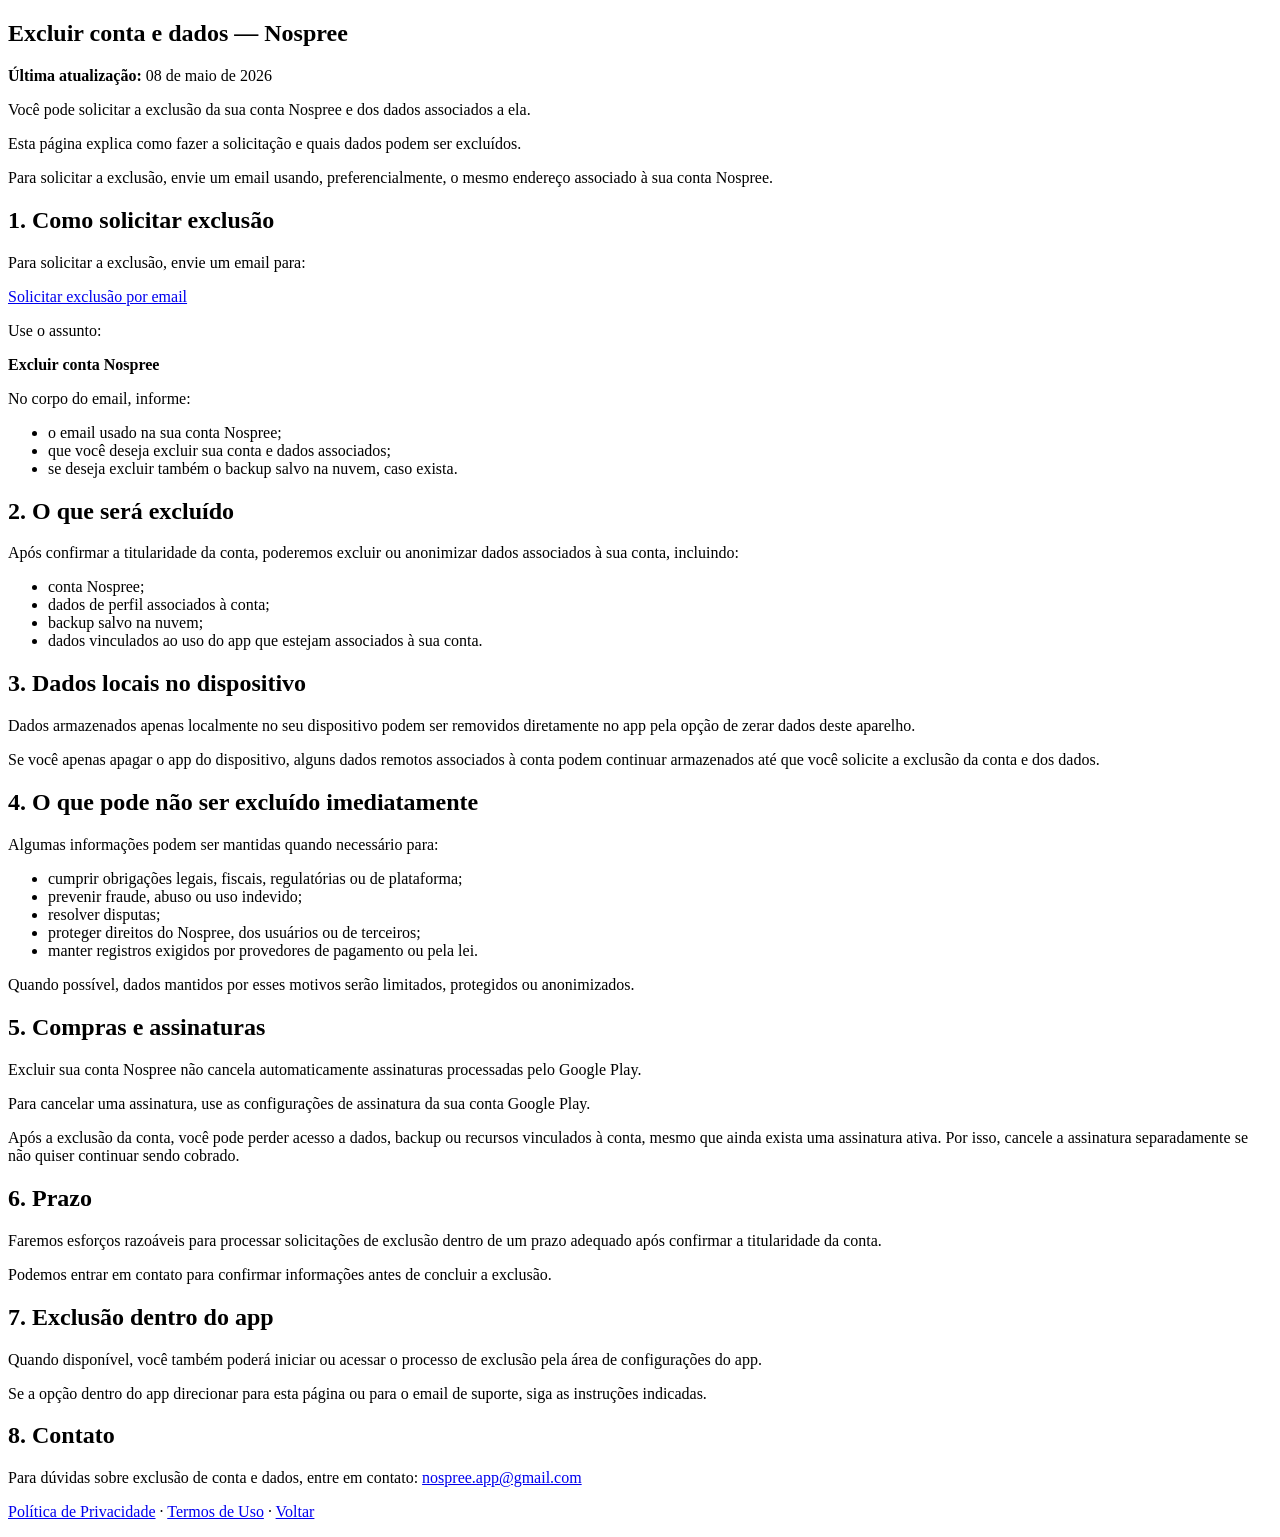
==== delete-account.html @ 5ed427f8 "ft:(*) add all pages" ====
<!doctype html>
<html lang="pt-BR">
  <head>
    <meta charset="utf-8" />
    <meta name="viewport" content="width=device-width, initial-scale=1" />
    <title>Excluir conta e dados — Nospree</title>
    <meta name="description" content="Solicite a exclusão da sua conta e dados do Nospree." />
    <link rel="stylesheet" href="./style.css" />
  </head>
  <body>
    <main>
      <article class="card">
        <h1>Excluir conta e dados — Nospree</h1>
        <p><strong>Última atualização:</strong> 08 de maio de 2026</p>

        <p>Você pode solicitar a exclusão da sua conta Nospree e dos dados associados a ela.</p>
        <p>Esta página explica como fazer a solicitação e quais dados podem ser excluídos.</p>

        <div class="notice">
          <p>Para solicitar a exclusão, envie um email usando, preferencialmente, o mesmo endereço associado à sua conta Nospree.</p>
        </div>

        <h2>1. Como solicitar exclusão</h2>
        <p>Para solicitar a exclusão, envie um email para:</p>
        <p>
          <a class="button" href="mailto:nospree.app@gmail.com?subject=Excluir%20conta%20Nospree&body=Ol%C3%A1%2C%20quero%20solicitar%20a%20exclus%C3%A3o%20da%20minha%20conta%20Nospree%20e%20dos%20dados%20associados.%0A%0AEmail%20da%20conta%3A%20%0AExcluir%20backup%20na%20nuvem%3F%20Sim%2FN%C3%A3o%0A">Solicitar exclusão por email</a>
        </p>
        <p>Use o assunto:</p>
        <p><strong>Excluir conta Nospree</strong></p>
        <p>No corpo do email, informe:</p>
        <ul>
          <li>o email usado na sua conta Nospree;</li>
          <li>que você deseja excluir sua conta e dados associados;</li>
          <li>se deseja excluir também o backup salvo na nuvem, caso exista.</li>
        </ul>

        <h2>2. O que será excluído</h2>
        <p>Após confirmar a titularidade da conta, poderemos excluir ou anonimizar dados associados à sua conta, incluindo:</p>
        <ul>
          <li>conta Nospree;</li>
          <li>dados de perfil associados à conta;</li>
          <li>backup salvo na nuvem;</li>
          <li>dados vinculados ao uso do app que estejam associados à sua conta.</li>
        </ul>

        <h2>3. Dados locais no dispositivo</h2>
        <p>Dados armazenados apenas localmente no seu dispositivo podem ser removidos diretamente no app pela opção de zerar dados deste aparelho.</p>
        <p>Se você apenas apagar o app do dispositivo, alguns dados remotos associados à conta podem continuar armazenados até que você solicite a exclusão da conta e dos dados.</p>

        <h2>4. O que pode não ser excluído imediatamente</h2>
        <p>Algumas informações podem ser mantidas quando necessário para:</p>
        <ul>
          <li>cumprir obrigações legais, fiscais, regulatórias ou de plataforma;</li>
          <li>prevenir fraude, abuso ou uso indevido;</li>
          <li>resolver disputas;</li>
          <li>proteger direitos do Nospree, dos usuários ou de terceiros;</li>
          <li>manter registros exigidos por provedores de pagamento ou pela lei.</li>
        </ul>
        <p>Quando possível, dados mantidos por esses motivos serão limitados, protegidos ou anonimizados.</p>

        <h2>5. Compras e assinaturas</h2>
        <p>Excluir sua conta Nospree não cancela automaticamente assinaturas processadas pelo Google Play.</p>
        <p>Para cancelar uma assinatura, use as configurações de assinatura da sua conta Google Play.</p>
        <p>Após a exclusão da conta, você pode perder acesso a dados, backup ou recursos vinculados à conta, mesmo que ainda exista uma assinatura ativa. Por isso, cancele a assinatura separadamente se não quiser continuar sendo cobrado.</p>

        <h2>6. Prazo</h2>
        <p>Faremos esforços razoáveis para processar solicitações de exclusão dentro de um prazo adequado após confirmar a titularidade da conta.</p>
        <p>Podemos entrar em contato para confirmar informações antes de concluir a exclusão.</p>

        <h2>7. Exclusão dentro do app</h2>
        <p>Quando disponível, você também poderá iniciar ou acessar o processo de exclusão pela área de configurações do app.</p>
        <p>Se a opção dentro do app direcionar para esta página ou para o email de suporte, siga as instruções indicadas.</p>

        <h2>8. Contato</h2>
        <p>Para dúvidas sobre exclusão de conta e dados, entre em contato: <a href="mailto:nospree.app@gmail.com">nospree.app@gmail.com</a></p>

        <p class="footer"><a href="./privacy.html">Política de Privacidade</a> · <a href="./terms.html">Termos de Uso</a> · <a href="./index.html">Voltar</a></p>
      </article>
    </main>
  </body>
</html>
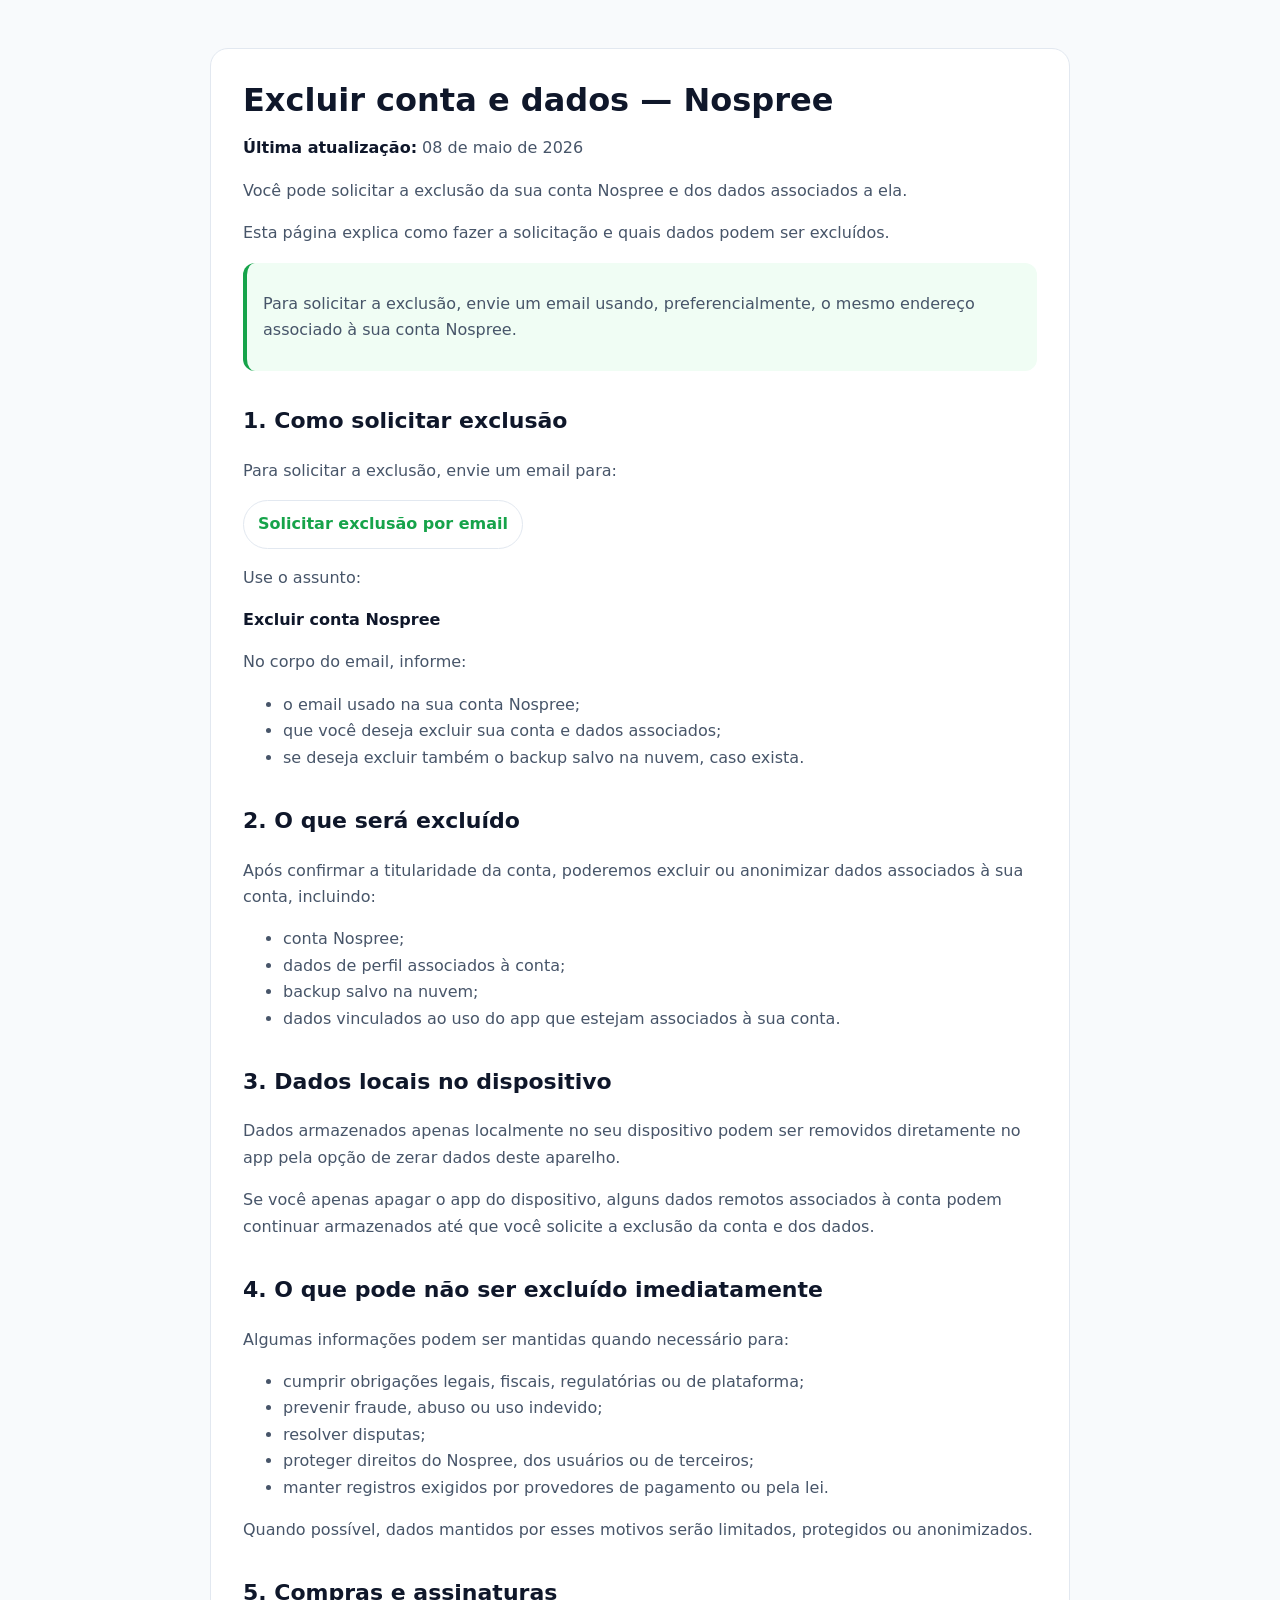
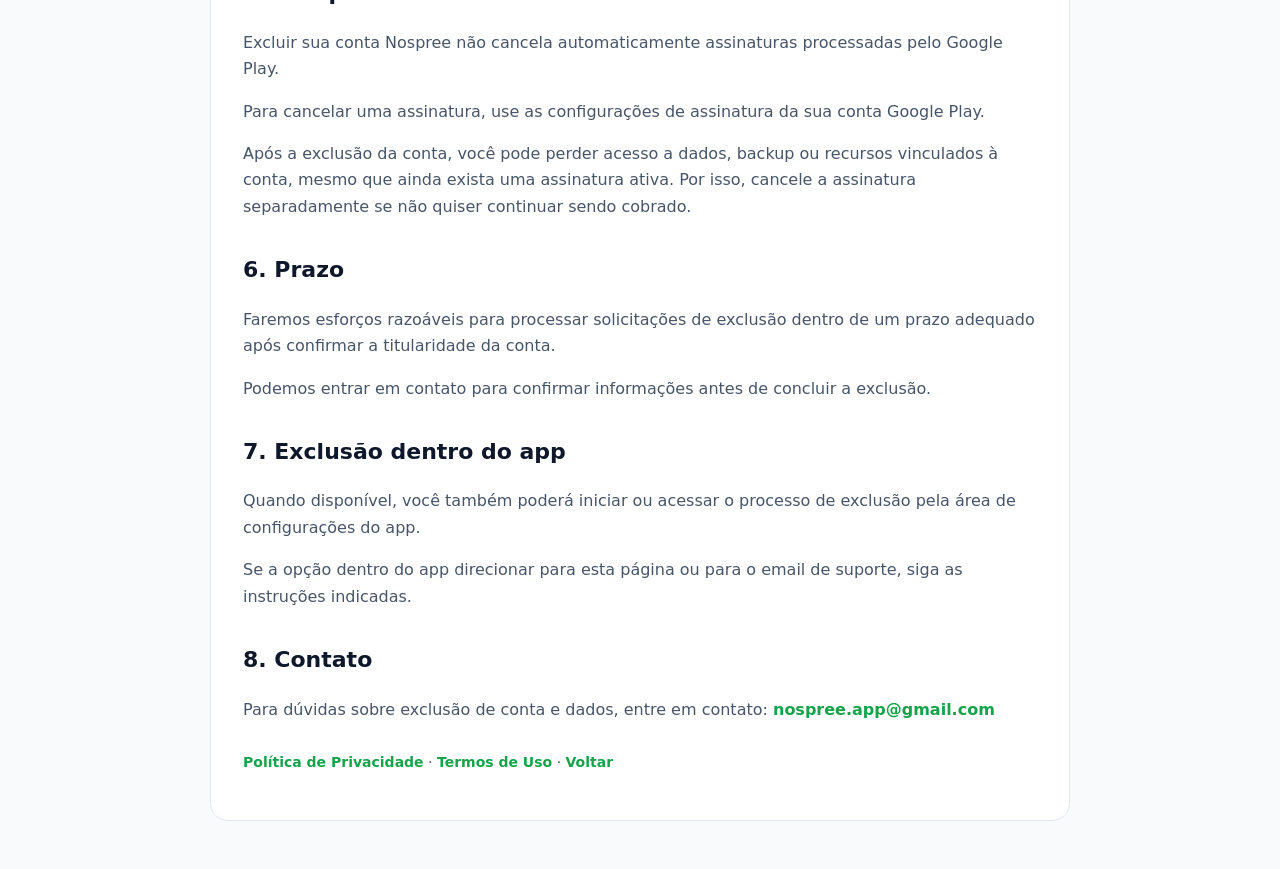
==== commit dab06164: "Fix stylesheet link in delete-account.html" ====
--- a/delete-account.html
+++ b/delete-account.html
@@ -5,7 +5,7 @@
     <meta name="viewport" content="width=device-width, initial-scale=1" />
     <title>Excluir conta e dados — Nospree</title>
     <meta name="description" content="Solicite a exclusão da sua conta e dados do Nospree." />
-    <link rel="stylesheet" href="./style.css" />
+    <link rel="stylesheet" href="./styles.css" />
   </head>
   <body>
     <main>
--- a/styles.css
+++ b/styles.css
@@ -0,0 +1,36 @@
+:root {
+  color-scheme: light;
+  --bg: #f8fafc;
+  --surface: #ffffff;
+  --text: #0f172a;
+  --muted: #475569;
+  --border: #e2e8f0;
+  --accent: #16a34a;
+  --accent-soft: #f0fdf4;
+}
+* { box-sizing: border-box; }
+body {
+  margin: 0;
+  font-family: Inter, system-ui, -apple-system, BlinkMacSystemFont, "Segoe UI", sans-serif;
+  background: var(--bg);
+  color: var(--text);
+  line-height: 1.65;
+}
+main { width: min(860px, calc(100% - 32px)); margin: 0 auto; padding: 48px 0; }
+.card { background: var(--surface); border: 1px solid var(--border); border-radius: 18px; padding: 32px; }
+h1 { margin: 0 0 8px; font-size: 32px; line-height: 1.2; }
+h2 { margin-top: 32px; font-size: 22px; }
+h3 { margin-top: 22px; font-size: 18px; }
+p, li { color: var(--muted); }
+strong { color: var(--text); }
+a { color: var(--accent); font-weight: 600; text-decoration: none; }
+a:hover { text-decoration: underline; }
+nav { display: flex; flex-wrap: wrap; gap: 12px; margin: 24px 0 0; }
+nav a, .button { display: inline-flex; align-items: center; justify-content: center; border: 1px solid var(--border); border-radius: 999px; padding: 10px 14px; background: #ffffff; }
+.footer { margin-top: 28px; font-size: 14px; color: var(--muted); }
+.notice { border-left: 4px solid var(--accent); padding: 12px 16px; background: var(--accent-soft); border-radius: 12px; }
+@media (max-width: 640px) {
+  main { padding: 28px 0; }
+  .card { padding: 22px; border-radius: 14px; }
+  h1 { font-size: 26px; }
+}
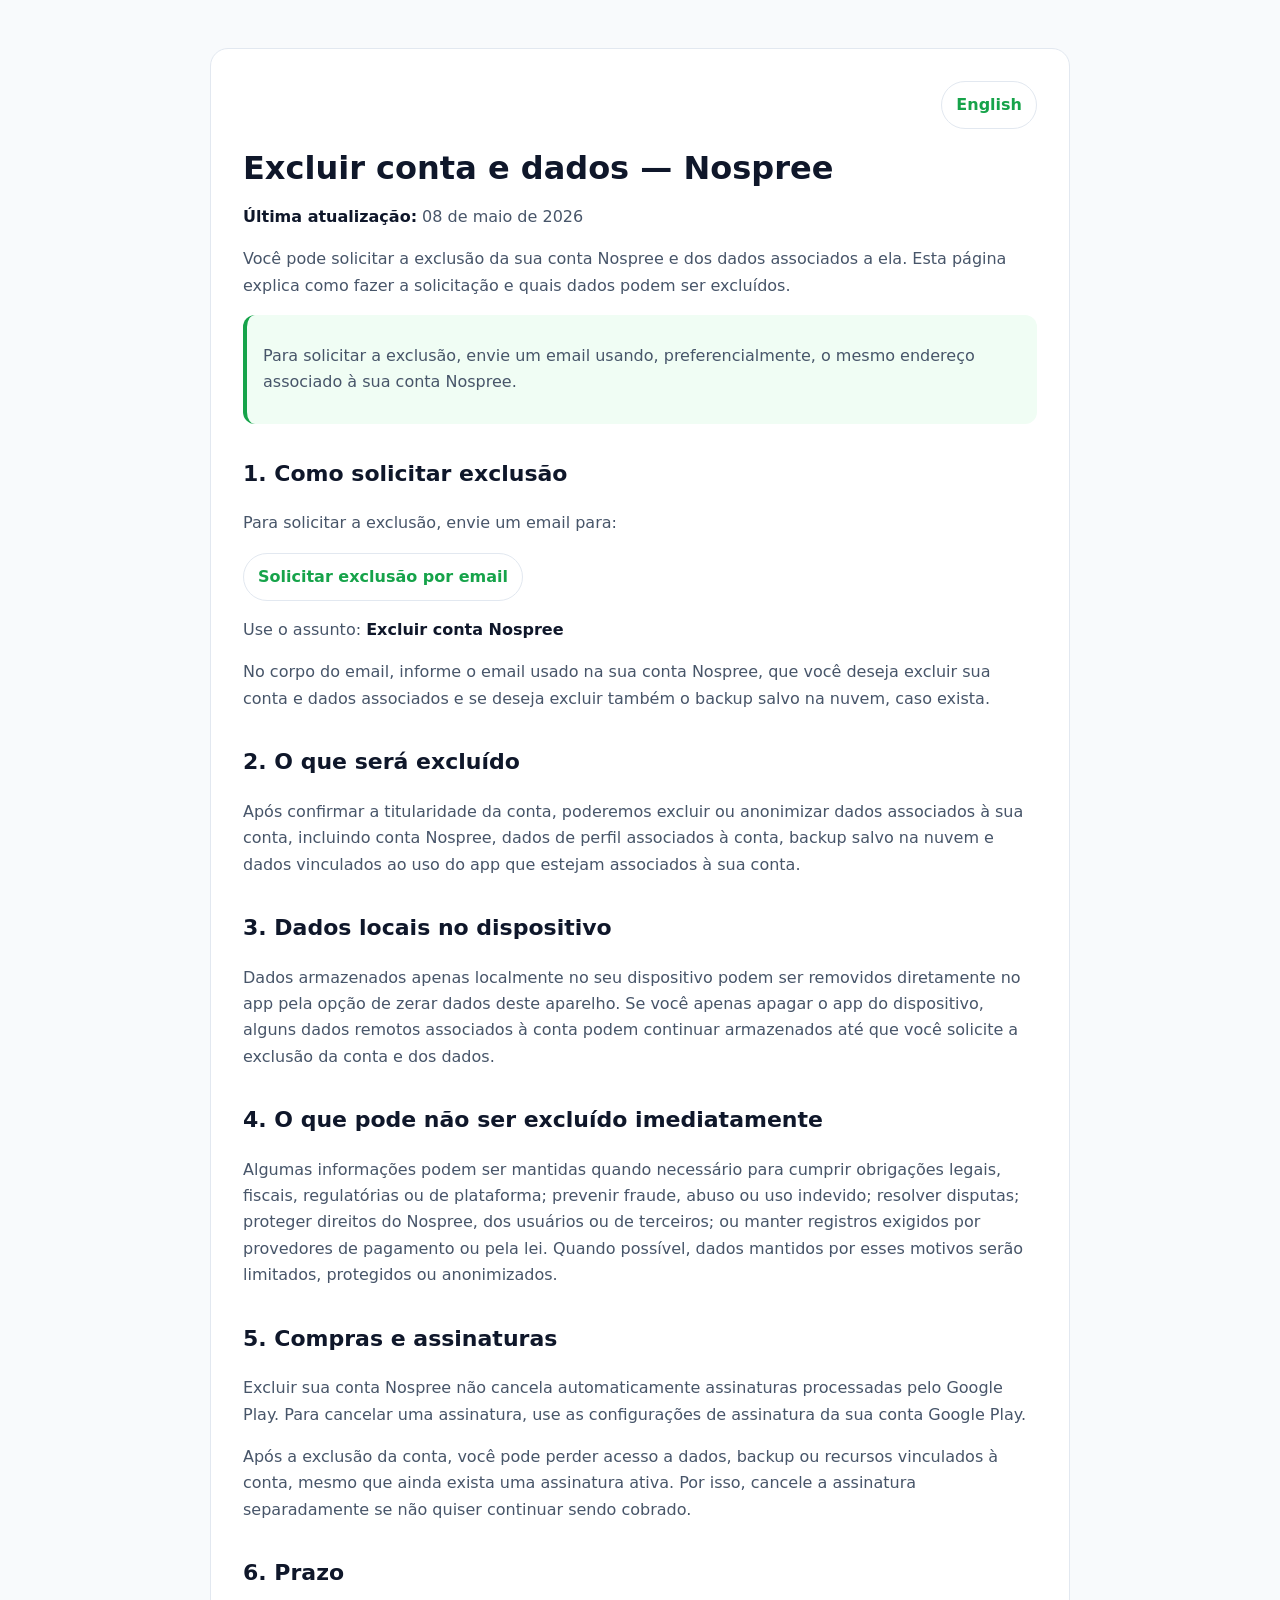
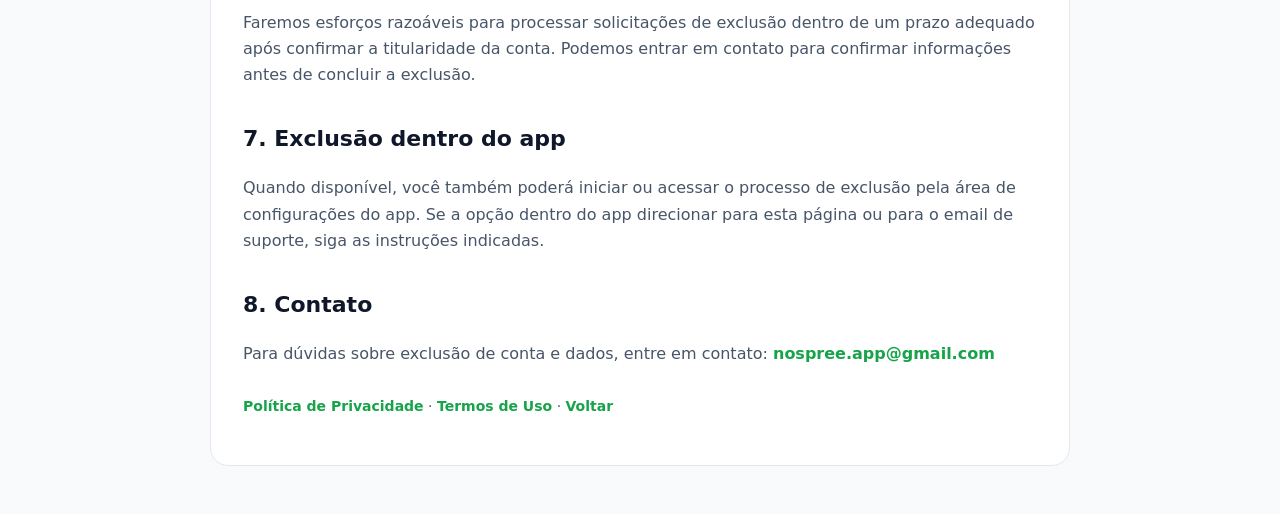
==== commit 4f419a82: "ft:(*) add en version" ====
--- a/delete-account.html
+++ b/delete-account.html
@@ -1,81 +1,19 @@
 <!doctype html>
 <html lang="pt-BR">
-  <head>
-    <meta charset="utf-8" />
-    <meta name="viewport" content="width=device-width, initial-scale=1" />
-    <title>Excluir conta e dados — Nospree</title>
-    <meta name="description" content="Solicite a exclusão da sua conta e dados do Nospree." />
-    <link rel="stylesheet" href="./styles.css" />
-  </head>
-  <body>
-    <main>
-      <article class="card">
-        <h1>Excluir conta e dados — Nospree</h1>
-        <p><strong>Última atualização:</strong> 08 de maio de 2026</p>
-
-        <p>Você pode solicitar a exclusão da sua conta Nospree e dos dados associados a ela.</p>
-        <p>Esta página explica como fazer a solicitação e quais dados podem ser excluídos.</p>
-
-        <div class="notice">
-          <p>Para solicitar a exclusão, envie um email usando, preferencialmente, o mesmo endereço associado à sua conta Nospree.</p>
-        </div>
-
-        <h2>1. Como solicitar exclusão</h2>
-        <p>Para solicitar a exclusão, envie um email para:</p>
-        <p>
-          <a class="button" href="mailto:nospree.app@gmail.com?subject=Excluir%20conta%20Nospree&body=Ol%C3%A1%2C%20quero%20solicitar%20a%20exclus%C3%A3o%20da%20minha%20conta%20Nospree%20e%20dos%20dados%20associados.%0A%0AEmail%20da%20conta%3A%20%0AExcluir%20backup%20na%20nuvem%3F%20Sim%2FN%C3%A3o%0A">Solicitar exclusão por email</a>
-        </p>
-        <p>Use o assunto:</p>
-        <p><strong>Excluir conta Nospree</strong></p>
-        <p>No corpo do email, informe:</p>
-        <ul>
-          <li>o email usado na sua conta Nospree;</li>
-          <li>que você deseja excluir sua conta e dados associados;</li>
-          <li>se deseja excluir também o backup salvo na nuvem, caso exista.</li>
-        </ul>
-
-        <h2>2. O que será excluído</h2>
-        <p>Após confirmar a titularidade da conta, poderemos excluir ou anonimizar dados associados à sua conta, incluindo:</p>
-        <ul>
-          <li>conta Nospree;</li>
-          <li>dados de perfil associados à conta;</li>
-          <li>backup salvo na nuvem;</li>
-          <li>dados vinculados ao uso do app que estejam associados à sua conta.</li>
-        </ul>
-
-        <h2>3. Dados locais no dispositivo</h2>
-        <p>Dados armazenados apenas localmente no seu dispositivo podem ser removidos diretamente no app pela opção de zerar dados deste aparelho.</p>
-        <p>Se você apenas apagar o app do dispositivo, alguns dados remotos associados à conta podem continuar armazenados até que você solicite a exclusão da conta e dos dados.</p>
-
-        <h2>4. O que pode não ser excluído imediatamente</h2>
-        <p>Algumas informações podem ser mantidas quando necessário para:</p>
-        <ul>
-          <li>cumprir obrigações legais, fiscais, regulatórias ou de plataforma;</li>
-          <li>prevenir fraude, abuso ou uso indevido;</li>
-          <li>resolver disputas;</li>
-          <li>proteger direitos do Nospree, dos usuários ou de terceiros;</li>
-          <li>manter registros exigidos por provedores de pagamento ou pela lei.</li>
-        </ul>
-        <p>Quando possível, dados mantidos por esses motivos serão limitados, protegidos ou anonimizados.</p>
-
-        <h2>5. Compras e assinaturas</h2>
-        <p>Excluir sua conta Nospree não cancela automaticamente assinaturas processadas pelo Google Play.</p>
-        <p>Para cancelar uma assinatura, use as configurações de assinatura da sua conta Google Play.</p>
-        <p>Após a exclusão da conta, você pode perder acesso a dados, backup ou recursos vinculados à conta, mesmo que ainda exista uma assinatura ativa. Por isso, cancele a assinatura separadamente se não quiser continuar sendo cobrado.</p>
-
-        <h2>6. Prazo</h2>
-        <p>Faremos esforços razoáveis para processar solicitações de exclusão dentro de um prazo adequado após confirmar a titularidade da conta.</p>
-        <p>Podemos entrar em contato para confirmar informações antes de concluir a exclusão.</p>
-
-        <h2>7. Exclusão dentro do app</h2>
-        <p>Quando disponível, você também poderá iniciar ou acessar o processo de exclusão pela área de configurações do app.</p>
-        <p>Se a opção dentro do app direcionar para esta página ou para o email de suporte, siga as instruções indicadas.</p>
-
-        <h2>8. Contato</h2>
-        <p>Para dúvidas sobre exclusão de conta e dados, entre em contato: <a href="mailto:nospree.app@gmail.com">nospree.app@gmail.com</a></p>
-
-        <p class="footer"><a href="./privacy.html">Política de Privacidade</a> · <a href="./terms.html">Termos de Uso</a> · <a href="./index.html">Voltar</a></p>
-      </article>
-    </main>
-  </body>
+  <head><meta charset="utf-8"/><meta name="viewport" content="width=device-width, initial-scale=1"/><title>Excluir conta e dados — Nospree</title><meta name="description" content="Solicite a exclusão da sua conta e dados do Nospree."/><link rel="stylesheet" href="./style.css"/></head>
+  <body><main><article class="card"><div class="language-switcher"><a href="./en/delete-account.html">English</a></div>
+    <h1>Excluir conta e dados — Nospree</h1>
+    <p><strong>Última atualização:</strong> 08 de maio de 2026</p>
+    <p>Você pode solicitar a exclusão da sua conta Nospree e dos dados associados a ela. Esta página explica como fazer a solicitação e quais dados podem ser excluídos.</p>
+    <div class="notice"><p>Para solicitar a exclusão, envie um email usando, preferencialmente, o mesmo endereço associado à sua conta Nospree.</p></div>
+    <h2>1. Como solicitar exclusão</h2><p>Para solicitar a exclusão, envie um email para:</p><p><a class="button" href="mailto:nospree.app@gmail.com?subject=Excluir%20conta%20Nospree&body=Ol%C3%A1%2C%20quero%20solicitar%20a%20exclus%C3%A3o%20da%20minha%20conta%20Nospree%20e%20dos%20dados%20associados.%0A%0AEmail%20da%20conta%3A%20%0AExcluir%20backup%20na%20nuvem%3F%20Sim%2FN%C3%A3o%0A">Solicitar exclusão por email</a></p><p>Use o assunto: <strong>Excluir conta Nospree</strong></p><p>No corpo do email, informe o email usado na sua conta Nospree, que você deseja excluir sua conta e dados associados e se deseja excluir também o backup salvo na nuvem, caso exista.</p>
+    <h2>2. O que será excluído</h2><p>Após confirmar a titularidade da conta, poderemos excluir ou anonimizar dados associados à sua conta, incluindo conta Nospree, dados de perfil associados à conta, backup salvo na nuvem e dados vinculados ao uso do app que estejam associados à sua conta.</p>
+    <h2>3. Dados locais no dispositivo</h2><p>Dados armazenados apenas localmente no seu dispositivo podem ser removidos diretamente no app pela opção de zerar dados deste aparelho. Se você apenas apagar o app do dispositivo, alguns dados remotos associados à conta podem continuar armazenados até que você solicite a exclusão da conta e dos dados.</p>
+    <h2>4. O que pode não ser excluído imediatamente</h2><p>Algumas informações podem ser mantidas quando necessário para cumprir obrigações legais, fiscais, regulatórias ou de plataforma; prevenir fraude, abuso ou uso indevido; resolver disputas; proteger direitos do Nospree, dos usuários ou de terceiros; ou manter registros exigidos por provedores de pagamento ou pela lei. Quando possível, dados mantidos por esses motivos serão limitados, protegidos ou anonimizados.</p>
+    <h2>5. Compras e assinaturas</h2><p>Excluir sua conta Nospree não cancela automaticamente assinaturas processadas pelo Google Play. Para cancelar uma assinatura, use as configurações de assinatura da sua conta Google Play.</p><p>Após a exclusão da conta, você pode perder acesso a dados, backup ou recursos vinculados à conta, mesmo que ainda exista uma assinatura ativa. Por isso, cancele a assinatura separadamente se não quiser continuar sendo cobrado.</p>
+    <h2>6. Prazo</h2><p>Faremos esforços razoáveis para processar solicitações de exclusão dentro de um prazo adequado após confirmar a titularidade da conta. Podemos entrar em contato para confirmar informações antes de concluir a exclusão.</p>
+    <h2>7. Exclusão dentro do app</h2><p>Quando disponível, você também poderá iniciar ou acessar o processo de exclusão pela área de configurações do app. Se a opção dentro do app direcionar para esta página ou para o email de suporte, siga as instruções indicadas.</p>
+    <h2>8. Contato</h2><p>Para dúvidas sobre exclusão de conta e dados, entre em contato: <a href="mailto:nospree.app@gmail.com">nospree.app@gmail.com</a></p>
+    <p class="footer"><a href="./privacy.html">Política de Privacidade</a> · <a href="./terms.html">Termos de Uso</a> · <a href="./index.html">Voltar</a></p>
+  </article></main></body>
 </html>
--- a/style.css
+++ b/style.css
@@ -0,0 +1,27 @@
+:root {
+  color-scheme: light;
+  --bg: #f8fafc;
+  --surface: #ffffff;
+  --text: #0f172a;
+  --muted: #475569;
+  --border: #e2e8f0;
+  --accent: #16a34a;
+  --accent-soft: #f0fdf4;
+}
+* { box-sizing: border-box; }
+body { margin: 0; font-family: Inter, system-ui, -apple-system, BlinkMacSystemFont, "Segoe UI", sans-serif; background: var(--bg); color: var(--text); line-height: 1.65; }
+main { width: min(860px, calc(100% - 32px)); margin: 0 auto; padding: 48px 0; }
+.card { background: var(--surface); border: 1px solid var(--border); border-radius: 18px; padding: 32px; }
+h1 { margin: 0 0 8px; font-size: 32px; line-height: 1.2; }
+h2 { margin-top: 32px; font-size: 22px; }
+h3 { margin-top: 22px; font-size: 18px; }
+p, li { color: var(--muted); }
+strong { color: var(--text); }
+a { color: var(--accent); font-weight: 600; text-decoration: none; }
+a:hover { text-decoration: underline; }
+nav, .language-switcher { display: flex; flex-wrap: wrap; gap: 12px; margin: 24px 0 0; }
+.language-switcher { margin: 0 0 20px; justify-content: flex-end; }
+nav a, .button, .language-switcher a { display: inline-flex; align-items: center; justify-content: center; border: 1px solid var(--border); border-radius: 999px; padding: 10px 14px; background: #ffffff; }
+.footer { margin-top: 28px; font-size: 14px; color: var(--muted); }
+.notice { border-left: 4px solid var(--accent); padding: 12px 16px; background: var(--accent-soft); border-radius: 12px; }
+@media (max-width: 640px) { main { padding: 28px 0; } .card { padding: 22px; border-radius: 14px; } h1 { font-size: 26px; } .language-switcher { justify-content: flex-start; } }
